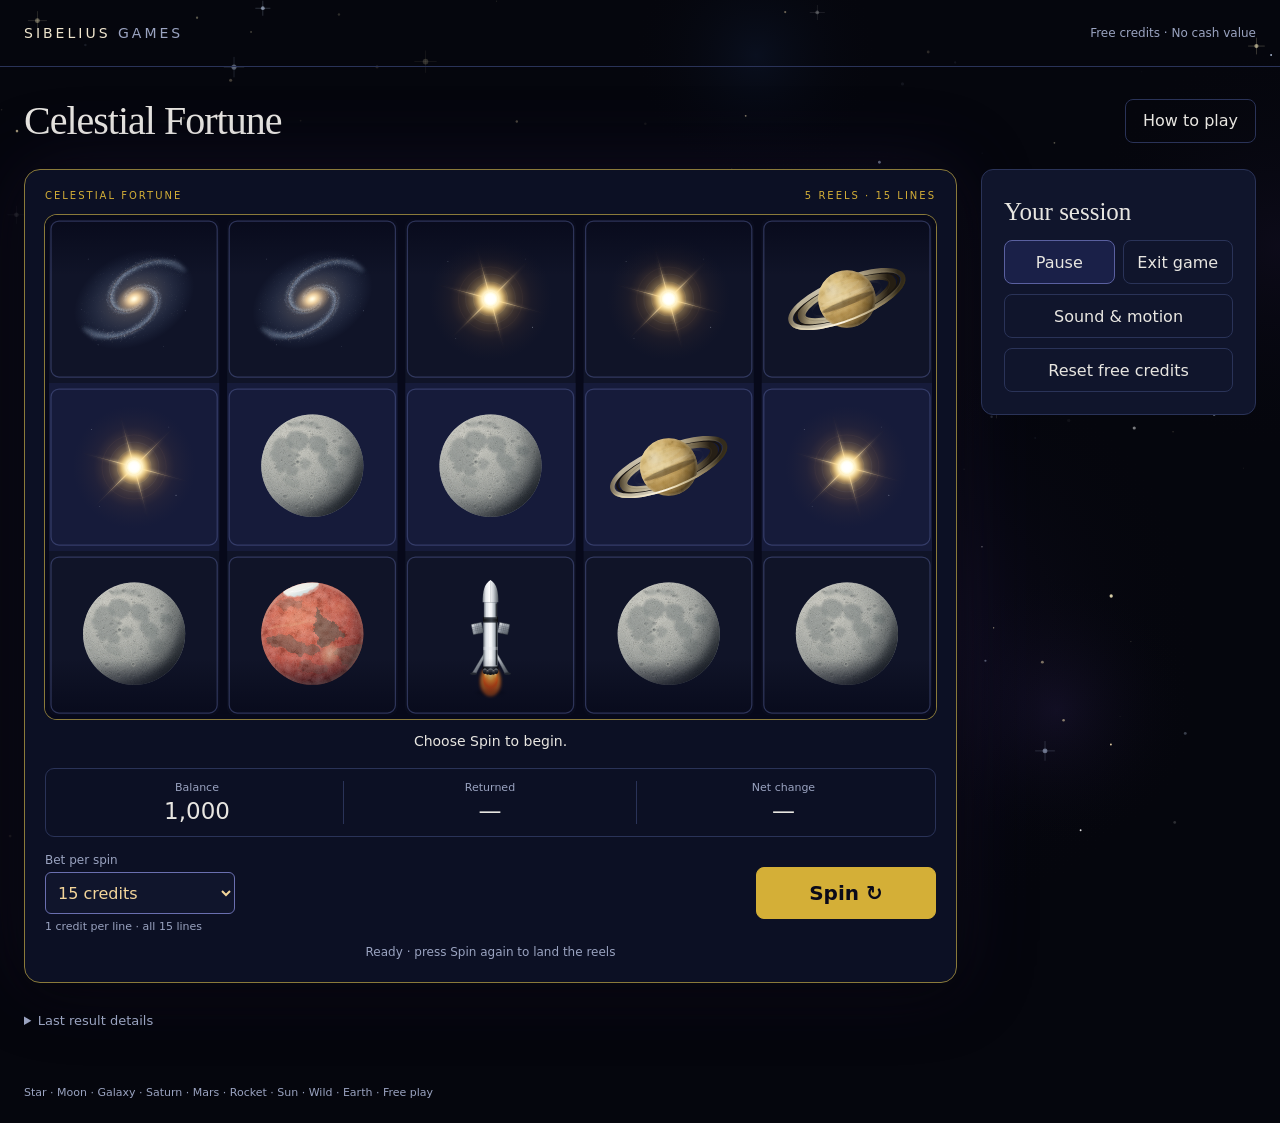
==== celestial-fortune/index.html @ 8a820e4b "Add celestial win and jackpot celebrations" ====
<!doctype html>
<html lang="en"><head><meta charset="UTF-8"><meta name="viewport" content="width=device-width,initial-scale=1"><title>Celestial Fortune — Sibelius Games</title>  <script type="module" crossorigin src="./assets/main-CkvfZxil.js"></script>
  <link rel="stylesheet" crossorigin href="./assets/main-DRQWn_DG.css">
</head>
<body><div id="app"></div><noscript>This game needs JavaScript. Credits are free and have no cash value.</noscript></body></html>
---- celestial-fortune/assets/main-DRQWn_DG.css ----
:root{color:#e8e6e1;font-synthesis:none;--lightningcss-light: ;--lightningcss-dark:initial;color-scheme:dark;--muted:#9aa3c0;--edge:#2a3358;--gold:#d4af37;background:#05060d;font-family:system-ui,-apple-system,sans-serif}*{box-sizing:border-box}body{background:#05060d;min-height:100vh;margin:0;overflow-x:hidden}#starfield{pointer-events:none;z-index:0;width:100%;height:100%;display:block;position:fixed;inset:0}body>*{z-index:1;position:relative}button,select{font:inherit}button{cursor:pointer;color:#e8e6e1;background:#1a2048;border:1px solid #5a60a0;border-radius:8px;min-height:44px;padding:11px 17px}button:hover{background:#2a3260}button:disabled,button[aria-disabled=true]{opacity:.55;cursor:default}button:focus-visible,select:focus-visible,summary:focus-visible,input:focus-visible{outline-offset:4px;outline:3px solid #e6c879}button.quiet{border-color:var(--edge);background:0 0}[hidden]{display:none!important}header,main,footer{max-width:1320px;margin:auto}header{border-bottom:1px solid var(--edge);justify-content:space-between;align-items:center;gap:12px;padding:25px 24px;display:flex}.brand{letter-spacing:3px;color:#f0e6ce;font-size:14px}.brand span{color:var(--muted)}.credit-label{color:var(--muted);font-size:12px}main{padding:30px 24px}.heading{justify-content:space-between;align-items:center;gap:16px;margin-bottom:25px;display:flex}h1{letter-spacing:-1px;margin:0;font-family:Georgia,serif;font-size:40px;font-weight:400}h2{margin:6px 0 14px;font-family:Georgia,serif;font-size:25px;font-weight:400}.layout{grid-template-columns:minmax(0,1fr) 275px;align-items:start;gap:24px;display:grid}.machine{background:#0c1024;border:1px solid #8a7a3a;border-radius:16px;padding:20px;box-shadow:0 14px 50px #0008,0 0 80px #3a2a6a44}.machine.free-spins{box-shadow:0 14px 50px #0008,0 0 90px #d4af3766,inset 0 0 40px #d4af3714}.bonus{text-align:center;color:#ffe9a8;letter-spacing:.12em;text-transform:uppercase;margin:10px 0 0;font-size:12px}.machine-top{letter-spacing:2px;color:var(--gold);justify-content:space-between;padding-bottom:14px;font-size:10px;display:flex}.reels-well{border-radius:12px;overflow:hidden;box-shadow:inset 0 24px 50px #0008,0 0 0 1px #8a7a3a}.reels-well canvas{width:100%;height:min(56vh,680px);display:block}.reels-well{position:relative}#win-celebration{pointer-events:none;isolation:isolate;justify-content:center;align-items:center;display:flex;position:absolute;inset:0}.win-card{text-align:center;color:#fff0be;background:linear-gradient(145deg,#241b36f5,#0a1024f5);border:1px solid #e3bf6b99;border-radius:14px;flex-direction:column;align-items:center;gap:6px;max-width:94%;padding:18px 22px;display:flex;position:relative;box-shadow:0 0 45px #e4ac3644}.win-title{letter-spacing:.06em;text-shadow:0 0 18px #ffbc5988;font:600 clamp(18px,3vw,32px) Georgia,serif}.win-amount{font-variant-numeric:tabular-nums;font-size:clamp(16px,2.3vw,25px)}.win-net{color:#d8d4d0;font-size:11px}.win-card button{pointer-events:auto;min-height:32px;margin-top:3px;padding:5px 10px;font-size:11px}#win-celebration[data-tier=win]{align-items:flex-end;padding-bottom:8px}.win-card:has(.win-title:empty){display:none}#win-celebration[data-tier=win] .win-card{gap:3px;padding:8px 16px}#win-celebration[data-tier=win] .win-title{font-size:17px}#win-celebration[data-tier=bonus] .win-card{color:#ceefff;background:linear-gradient(145deg,#113755f5,#11152bf5);border-color:#7bd5ff;box-shadow:0 0 65px #38aeff66}#win-celebration[data-tier=jackpot]{background:radial-gradient(#f8bc482d,#0000 70%)}#win-celebration[data-motion=standard] .win-card{animation:.5s ease-out both win-arrive}.win-particles{pointer-events:none;z-index:-1;position:absolute;inset:0;overflow:hidden}.win-particles i{width:4px;height:4px;animation:win-star 2.6s ease-out var(--delay) both;background:#ffe8a1;border-radius:50%;position:absolute;top:50%;left:50%;box-shadow:0 0 8px #ffd46a}#win-celebration[data-tier=bonus] .win-particles i{background:#b3e9ff;box-shadow:0 0 10px #60bfff}@keyframes win-arrive{0%{opacity:0;transform:translateY(8px)scale(.94)}to{opacity:1;transform:none}}@keyframes win-star{0%{opacity:0;transform:translate(0)scale(.5)}15%{opacity:.9}to{opacity:0;transform:translate(var(--dx),var(--dy)) scale(.2)}}#result{text-align:center;min-height:21px;margin:14px 0;font-size:14px}#result[data-kind=positive]{color:#ffe9a8}.meters{border:1px solid var(--edge);border-radius:9px;grid-template-columns:repeat(3,1fr);padding:12px 5px;display:grid}.meters div{text-align:center;border-right:1px solid var(--edge)}.meters div:last-child{border:0}.meters span{color:var(--muted);margin-bottom:4px;font-size:11px;display:block}.meters strong{font-variant-numeric:tabular-nums;font-size:23px;font-weight:500}.spin-row{justify-content:space-between;align-items:center;gap:12px;margin-top:16px;display:flex}.spin-row strong{font-size:16px}.spin-row div span{color:var(--muted);margin-top:3px;font-size:11px;display:block}#spin{color:#0a0a19;background:#d4af37;border-color:#d4af37;min-width:180px;min-height:52px;font-size:20px;font-weight:650}.subtle{color:var(--muted);font-size:12px;line-height:1.6}#phase{text-align:center;margin:10px 0 0}.panel{border:1px solid var(--edge);background:#10152c;border-radius:12px;padding:22px}.panel+.panel{margin-top:16px}.actions{gap:8px;display:flex}.actions button{flex:1;padding:9px}.wide{width:100%;margin-top:10px}details{color:var(--muted);margin-top:20px;font-size:13px}summary{cursor:pointer;padding:10px 0}table{border-collapse:collapse;width:100%;margin:16px 0;font-size:13px}th,td{border-bottom:1px solid var(--edge);text-align:left;padding:9px 5px}caption{text-align:left;padding-bottom:8px}#notice,#error{border:1px solid var(--gold);border-radius:8px;padding:14px;font-size:14px}footer{color:var(--muted);padding:18px 24px 24px;font-size:11px}dialog{color:#e8e6e1;background:#12183a;border:1px solid #6a6fb0;border-radius:14px;width:calc(100% - 32px);max-width:520px;max-height:85vh;padding:26px;overflow:auto}dialog::backdrop{background:#000a}dialog p{color:#c5c8dc;font-size:14px;line-height:1.65}dialog label{margin:18px 0;display:block}dialog select{color:#fff;border:1px solid var(--edge);background:#0a0e24;border-radius:6px;width:100%;padding:12px}dialog button{margin-top:14px}input{accent-color:#d4af37;vertical-align:middle;width:18px;height:18px}.bet-control{flex:1;min-width:0}.bet-control label{color:var(--muted);margin-bottom:5px;font-size:12px;display:block}#bet{color:#f3d59a;width:100%;max-width:190px;min-height:42px;font:inherit;background:#10152c;border:1px solid #6a6fb0;border-radius:6px;padding:8px;display:block}#bet:focus-visible{outline-offset:3px;outline:2px solid #f3d59a}#bet:disabled{opacity:.65}#bet-hint{white-space:normal;margin-top:6px;display:block}#win-explanations{padding-left:22px}#win-explanations li{overflow-wrap:anywhere;margin:12px 0;font-size:14px;line-height:1.65}@media (width<=760px){header{padding:12px 16px}.brand{letter-spacing:1.5px;font-size:11px}.credit-label{font-size:10px}main{padding:14px 16px}.heading{gap:8px;margin-bottom:12px}h1{font-size:26px}.heading button{padding:7px;font-size:11px}.layout{grid-template-columns:1fr;gap:12px}.machine{padding:12px}.machine-top{letter-spacing:1px;padding-bottom:8px;font-size:8px}.reels-well canvas{height:220px}.meters{padding:6px 3px}.meters strong{font-size:21px}#result{margin:8px 0;font-size:12px}#spin{min-width:145px;min-height:48px}.spin-row{margin-top:10px}.panel{padding:12px}.panel h2{margin:0 0 6px;font-size:20px}.actions{gap:8px;display:flex}.wide{width:calc(50% - 4px);margin:8px 0 0;padding:8px;font-size:12px}.wide+.wide{margin-left:8px}footer{padding:12px 16px}dialog{padding:20px}th,td{padding:8px 3px}}
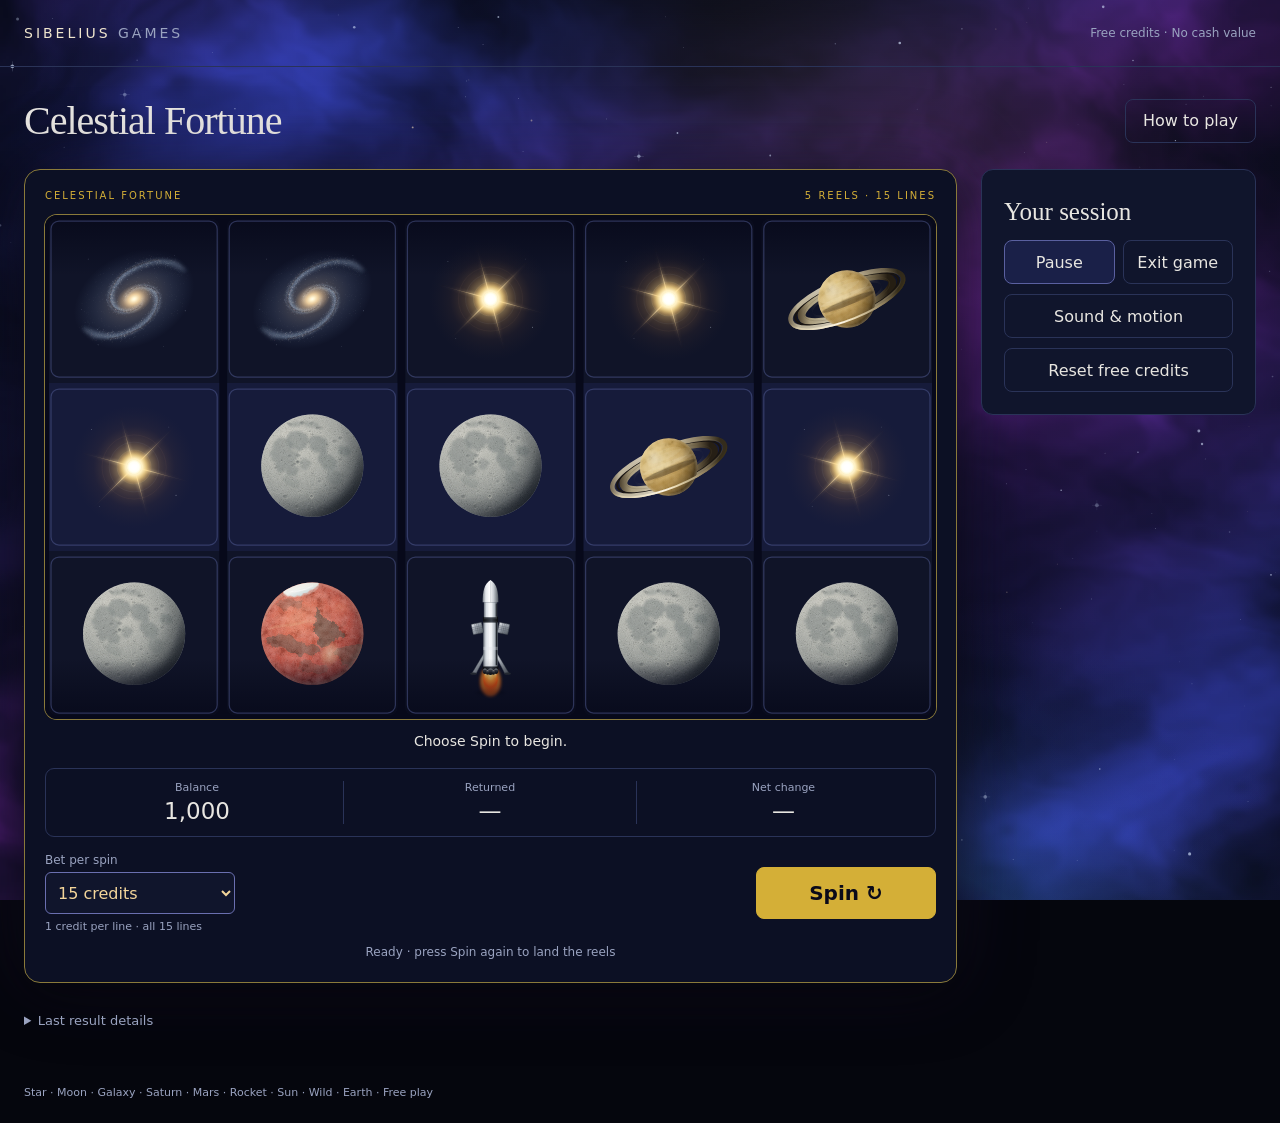
==== commit 67a40521: "Add cinematic nebula background" ====
--- a/celestial-fortune/index.html
+++ b/celestial-fortune/index.html
@@ -1,5 +1,5 @@
 <!doctype html>
-<html lang="en"><head><meta charset="UTF-8"><meta name="viewport" content="width=device-width,initial-scale=1"><title>Celestial Fortune — Sibelius Games</title>  <script type="module" crossorigin src="./assets/main-CkvfZxil.js"></script>
+<html lang="en"><head><meta charset="UTF-8"><meta name="viewport" content="width=device-width,initial-scale=1"><title>Celestial Fortune — Sibelius Games</title>  <script type="module" crossorigin src="./assets/main-CcL1nBl4.js"></script>
   <link rel="stylesheet" crossorigin href="./assets/main-DRQWn_DG.css">
 </head>
 <body><div id="app"></div><noscript>This game needs JavaScript. Credits are free and have no cash value.</noscript></body></html>
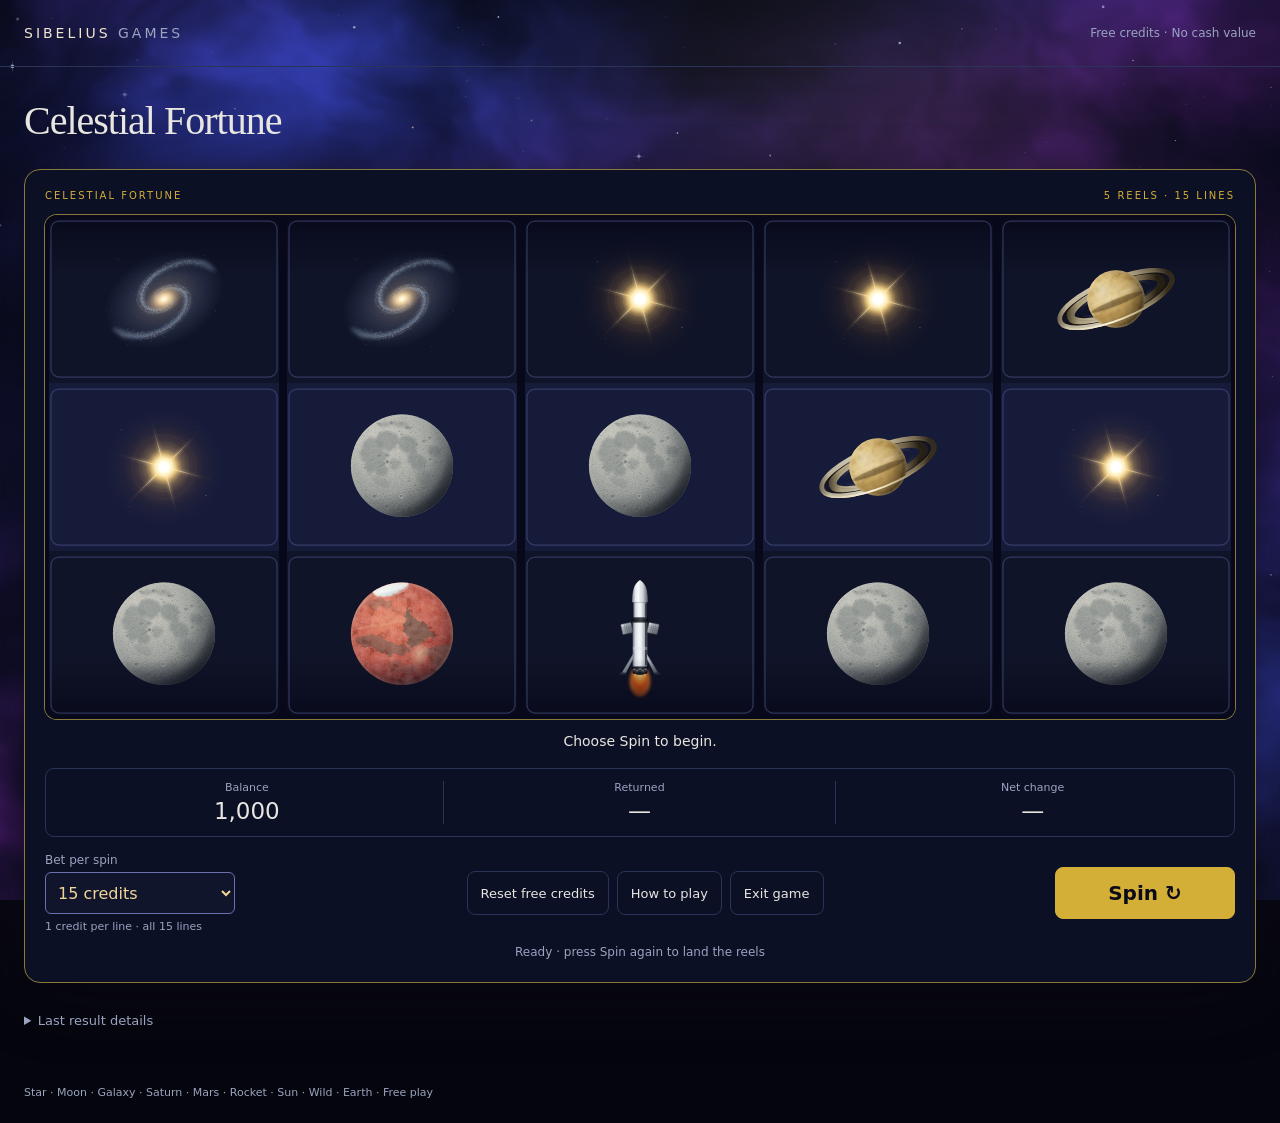
==== commit d1fd8965: "Move game controls beneath the reels" ====
--- a/celestial-fortune/index.html
+++ b/celestial-fortune/index.html
@@ -1,5 +1,5 @@
 <!doctype html>
-<html lang="en"><head><meta charset="UTF-8"><meta name="viewport" content="width=device-width,initial-scale=1"><title>Celestial Fortune — Sibelius Games</title>  <script type="module" crossorigin src="./assets/main-CcL1nBl4.js"></script>
-  <link rel="stylesheet" crossorigin href="./assets/main-DRQWn_DG.css">
+<html lang="en"><head><meta charset="UTF-8"><meta name="viewport" content="width=device-width,initial-scale=1"><title>Celestial Fortune — Sibelius Games</title>  <script type="module" crossorigin src="./assets/main-C4tHQV2A.js"></script>
+  <link rel="stylesheet" crossorigin href="./assets/main-Ril9a_5C.css">
 </head>
 <body><div id="app"></div><noscript>This game needs JavaScript. Credits are free and have no cash value.</noscript></body></html>
--- a/celestial-fortune/assets/main-Ril9a_5C.css
+++ b/celestial-fortune/assets/main-Ril9a_5C.css
@@ -0,0 +1 @@
+:root{color:#e8e6e1;font-synthesis:none;--lightningcss-light: ;--lightningcss-dark:initial;color-scheme:dark;--muted:#9aa3c0;--edge:#2a3358;--gold:#d4af37;background:#05060d;font-family:system-ui,-apple-system,sans-serif}*{box-sizing:border-box}body{background:#05060d;min-height:100vh;margin:0;overflow-x:hidden}#starfield{pointer-events:none;z-index:0;width:100%;height:100%;display:block;position:fixed;inset:0}body>*{z-index:1;position:relative}button,select{font:inherit}button{cursor:pointer;color:#e8e6e1;background:#1a2048;border:1px solid #5a60a0;border-radius:8px;min-height:44px;padding:11px 17px}button:hover{background:#2a3260}button:disabled,button[aria-disabled=true]{opacity:.55;cursor:default}button:focus-visible,select:focus-visible,summary:focus-visible,input:focus-visible{outline-offset:4px;outline:3px solid #e6c879}button.quiet{border-color:var(--edge);background:0 0}[hidden]{display:none!important}header,main,footer{max-width:1320px;margin:auto}header{border-bottom:1px solid var(--edge);justify-content:space-between;align-items:center;gap:12px;padding:25px 24px;display:flex}.brand{letter-spacing:3px;color:#f0e6ce;font-size:14px}.brand span{color:var(--muted)}.credit-label{color:var(--muted);font-size:12px}main{padding:30px 24px}.heading{justify-content:space-between;align-items:center;gap:16px;margin-bottom:25px;display:flex}h1{letter-spacing:-1px;margin:0;font-family:Georgia,serif;font-size:40px;font-weight:400}h2{margin:6px 0 14px;font-family:Georgia,serif;font-size:25px;font-weight:400}.layout{grid-template-columns:minmax(0,1fr) 275px;align-items:start;gap:24px;display:grid}.machine{background:#0c1024;border:1px solid #8a7a3a;border-radius:16px;padding:20px;box-shadow:0 14px 50px #0008,0 0 80px #3a2a6a44}.machine.free-spins{box-shadow:0 14px 50px #0008,0 0 90px #d4af3766,inset 0 0 40px #d4af3714}.bonus{text-align:center;color:#ffe9a8;letter-spacing:.12em;text-transform:uppercase;margin:10px 0 0;font-size:12px}.machine-top{letter-spacing:2px;color:var(--gold);justify-content:space-between;padding-bottom:14px;font-size:10px;display:flex}.reels-well{border-radius:12px;overflow:hidden;box-shadow:inset 0 24px 50px #0008,0 0 0 1px #8a7a3a}.reels-well canvas{width:100%;height:min(56vh,680px);display:block}.reels-well{position:relative}#win-celebration{pointer-events:none;isolation:isolate;justify-content:center;align-items:center;display:flex;position:absolute;inset:0}.win-card{text-align:center;color:#fff0be;background:linear-gradient(145deg,#241b36f5,#0a1024f5);border:1px solid #e3bf6b99;border-radius:14px;flex-direction:column;align-items:center;gap:6px;max-width:94%;padding:18px 22px;display:flex;position:relative;box-shadow:0 0 45px #e4ac3644}.win-title{letter-spacing:.06em;text-shadow:0 0 18px #ffbc5988;font:600 clamp(18px,3vw,32px) Georgia,serif}.win-amount{font-variant-numeric:tabular-nums;font-size:clamp(16px,2.3vw,25px)}.win-net{color:#d8d4d0;font-size:11px}.win-card button{pointer-events:auto;min-height:32px;margin-top:3px;padding:5px 10px;font-size:11px}#win-celebration[data-tier=win]{align-items:flex-end;padding-bottom:8px}.win-card:has(.win-title:empty){display:none}#win-celebration[data-tier=win] .win-card{gap:3px;padding:8px 16px}#win-celebration[data-tier=win] .win-title{font-size:17px}#win-celebration[data-tier=bonus] .win-card{color:#ceefff;background:linear-gradient(145deg,#113755f5,#11152bf5);border-color:#7bd5ff;box-shadow:0 0 65px #38aeff66}#win-celebration[data-tier=jackpot]{background:radial-gradient(#f8bc482d,#0000 70%)}#win-celebration[data-motion=standard] .win-card{animation:.5s ease-out both win-arrive}.win-particles{pointer-events:none;z-index:-1;position:absolute;inset:0;overflow:hidden}.win-particles i{width:4px;height:4px;animation:win-star 2.6s ease-out var(--delay) both;background:#ffe8a1;border-radius:50%;position:absolute;top:50%;left:50%;box-shadow:0 0 8px #ffd46a}#win-celebration[data-tier=bonus] .win-particles i{background:#b3e9ff;box-shadow:0 0 10px #60bfff}@keyframes win-arrive{0%{opacity:0;transform:translateY(8px)scale(.94)}to{opacity:1;transform:none}}@keyframes win-star{0%{opacity:0;transform:translate(0)scale(.5)}15%{opacity:.9}to{opacity:0;transform:translate(var(--dx),var(--dy)) scale(.2)}}#result{text-align:center;min-height:21px;margin:14px 0;font-size:14px}#result[data-kind=positive]{color:#ffe9a8}.meters{border:1px solid var(--edge);border-radius:9px;grid-template-columns:repeat(3,1fr);padding:12px 5px;display:grid}.meters div{text-align:center;border-right:1px solid var(--edge)}.meters div:last-child{border:0}.meters span{color:var(--muted);margin-bottom:4px;font-size:11px;display:block}.meters strong{font-variant-numeric:tabular-nums;font-size:23px;font-weight:500}.spin-row{justify-content:space-between;align-items:center;gap:12px;margin-top:16px;display:flex}.spin-row strong{font-size:16px}.spin-row div span{color:var(--muted);margin-top:3px;font-size:11px;display:block}#spin{color:#0a0a19;background:#d4af37;border-color:#d4af37;min-width:180px;min-height:52px;font-size:20px;font-weight:650}.subtle{color:var(--muted);font-size:12px;line-height:1.6}#phase{text-align:center;margin:10px 0 0}.panel{border:1px solid var(--edge);background:#10152c;border-radius:12px;padding:22px}.panel+.panel{margin-top:16px}.actions{gap:8px;display:flex}.actions button{flex:1;padding:9px}.wide{width:100%;margin-top:10px}details{color:var(--muted);margin-top:20px;font-size:13px}summary{cursor:pointer;padding:10px 0}table{border-collapse:collapse;width:100%;margin:16px 0;font-size:13px}th,td{border-bottom:1px solid var(--edge);text-align:left;padding:9px 5px}caption{text-align:left;padding-bottom:8px}#notice,#error{border:1px solid var(--gold);border-radius:8px;padding:14px;font-size:14px}footer{color:var(--muted);padding:18px 24px 24px;font-size:11px}dialog{color:#e8e6e1;background:#12183a;border:1px solid #6a6fb0;border-radius:14px;width:calc(100% - 32px);max-width:520px;max-height:85vh;padding:26px;overflow:auto}dialog::backdrop{background:#000a}dialog p{color:#c5c8dc;font-size:14px;line-height:1.65}dialog label{margin:18px 0;display:block}dialog select{color:#fff;border:1px solid var(--edge);background:#0a0e24;border-radius:6px;width:100%;padding:12px}dialog button{margin-top:14px}input{accent-color:#d4af37;vertical-align:middle;width:18px;height:18px}.bet-control{flex:1;min-width:0}.bet-control label{color:var(--muted);margin-bottom:5px;font-size:12px;display:block}#bet{color:#f3d59a;width:100%;max-width:190px;min-height:42px;font:inherit;background:#10152c;border:1px solid #6a6fb0;border-radius:6px;padding:8px;display:block}#bet:focus-visible{outline-offset:3px;outline:2px solid #f3d59a}#bet:disabled{opacity:.65}#bet-hint{white-space:normal;margin-top:6px;display:block}#win-explanations{padding-left:22px}#win-explanations li{overflow-wrap:anywhere;margin:12px 0;font-size:14px;line-height:1.65}@media (width<=760px){header{padding:12px 16px}.brand{letter-spacing:1.5px;font-size:11px}.credit-label{font-size:10px}main{padding:14px 16px}.heading{gap:8px;margin-bottom:12px}h1{font-size:26px}.heading button{padding:7px;font-size:11px}.layout{grid-template-columns:1fr;gap:12px}.machine{padding:12px}.machine-top{letter-spacing:1px;padding-bottom:8px;font-size:8px}.reels-well canvas{height:220px}.meters{padding:6px 3px}.meters strong{font-size:21px}#result{margin:8px 0;font-size:12px}#spin{min-width:145px;min-height:48px}.spin-row{margin-top:10px}.panel{padding:12px}.panel h2{margin:0 0 6px;font-size:20px}.actions{gap:8px;display:flex}.wide{width:calc(50% - 4px);margin:8px 0 0;padding:8px;font-size:12px}.wide+.wide{margin-left:8px}footer{padding:12px 16px}dialog{padding:20px}th,td{padding:8px 3px}}.layout{display:block}.spin-row{grid-template-columns:minmax(140px,190px) minmax(0,1fr) 180px;gap:20px;display:grid}.machine-controls{min-width:0}.primary-controls,.secondary-controls{flex-wrap:wrap;justify-content:center;gap:8px;display:flex}.primary-controls button{padding:9px 13px;font-size:13px}.secondary-controls{margin-top:6px}.secondary-controls button{min-height:32px;color:var(--muted);padding:4px 10px;font-size:11px}@media (width<=760px){.spin-row{grid-template-columns:minmax(0,1fr) 145px;gap:12px}.machine-controls{grid-area:2/1/auto/-1}.spin-row>#spin{grid-area:1/2}.primary-controls button{flex:1;padding:8px 6px;font-size:11px}.secondary-controls{margin-top:8px}}
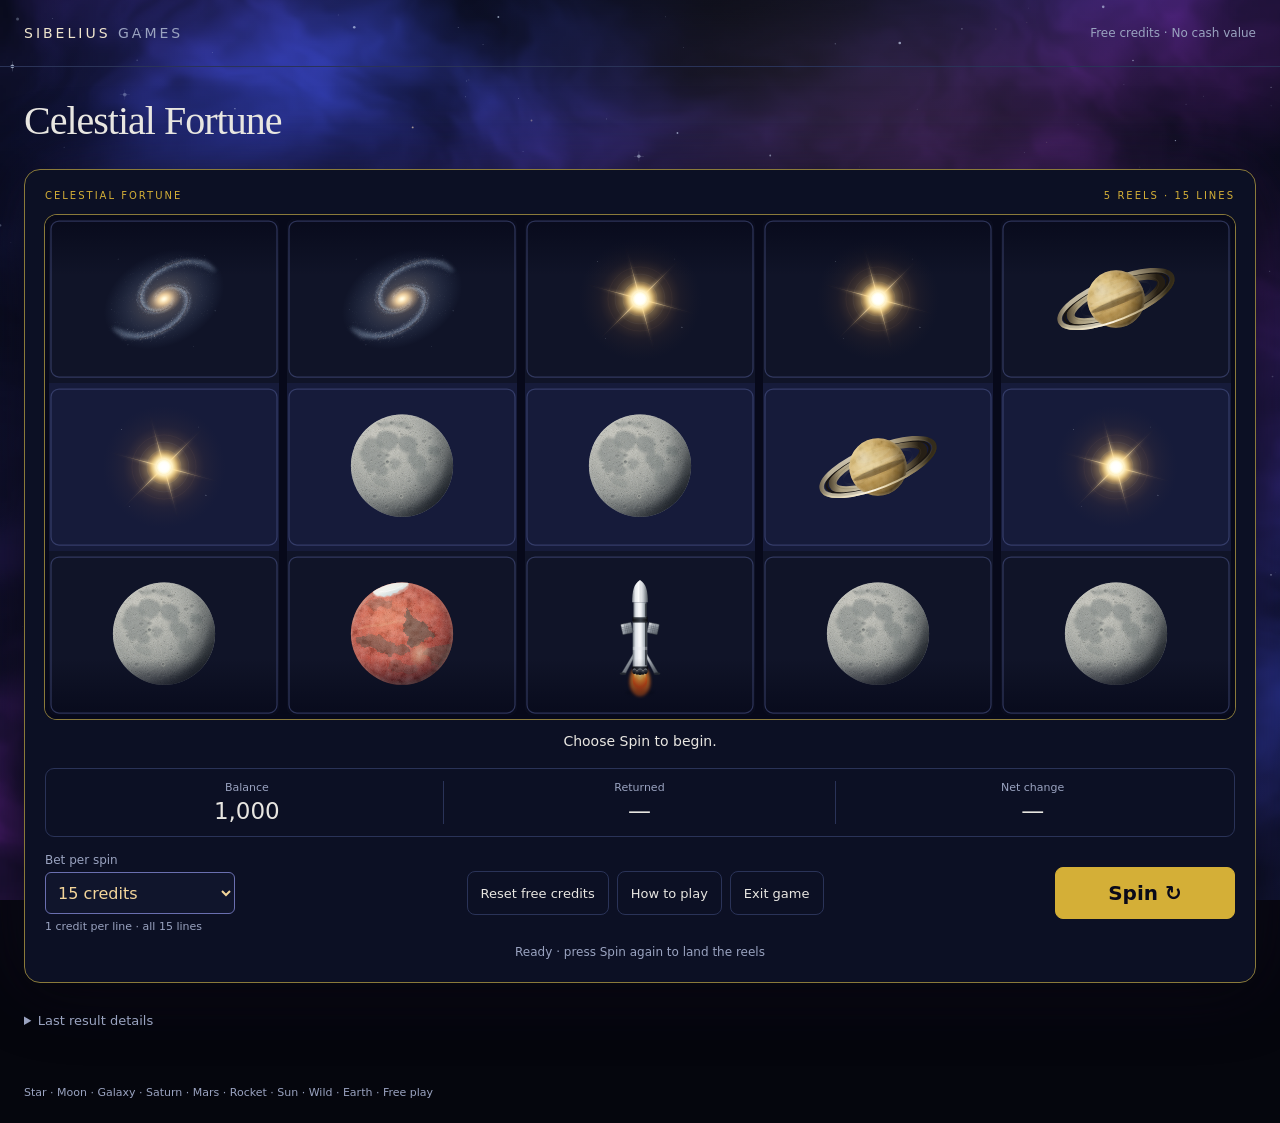
==== commit 2c769c61: "Make Exit game return to the homepage" ====
--- a/celestial-fortune/index.html
+++ b/celestial-fortune/index.html
@@ -1,5 +1,5 @@
 <!doctype html>
-<html lang="en"><head><meta charset="UTF-8"><meta name="viewport" content="width=device-width,initial-scale=1"><title>Celestial Fortune — Sibelius Games</title>  <script type="module" crossorigin src="./assets/main-C4tHQV2A.js"></script>
+<html lang="en"><head><meta charset="UTF-8"><meta name="viewport" content="width=device-width,initial-scale=1"><title>Celestial Fortune — Sibelius Games</title>  <script type="module" crossorigin src="./assets/main-DaxIknf9.js"></script>
   <link rel="stylesheet" crossorigin href="./assets/main-Ril9a_5C.css">
 </head>
 <body><div id="app"></div><noscript>This game needs JavaScript. Credits are free and have no cash value.</noscript></body></html>
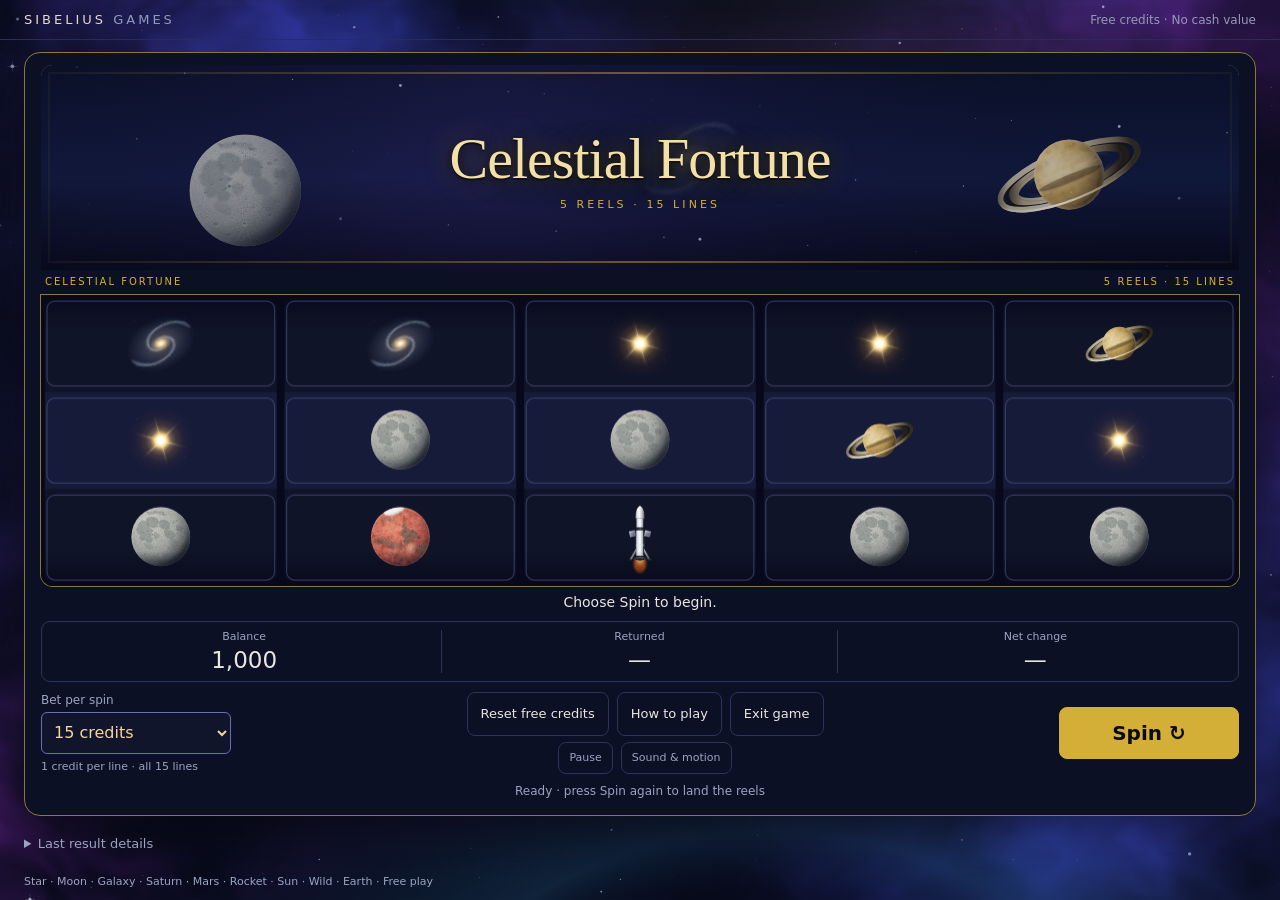
==== commit 4afb3810: "Celestial Fortune: cabinet show on desktop, no phone layout." ====
--- a/celestial-fortune/index.html
+++ b/celestial-fortune/index.html
@@ -1,5 +1,5 @@
 <!doctype html>
-<html lang="en"><head><meta charset="UTF-8"><meta name="viewport" content="width=device-width,initial-scale=1"><title>Celestial Fortune — Sibelius Games</title>  <script type="module" crossorigin src="./assets/main-DaxIknf9.js"></script>
-  <link rel="stylesheet" crossorigin href="./assets/main-Ril9a_5C.css">
+<html lang="en"><head><meta charset="UTF-8"><meta name="viewport" content="width=device-width,initial-scale=1"><title>Celestial Fortune — Sibelius Games</title>  <script type="module" crossorigin src="./assets/main-Co0FvVB6.js"></script>
+  <link rel="stylesheet" crossorigin href="./assets/main-CLg70PqR.css">
 </head>
 <body><div id="app"></div><noscript>This game needs JavaScript. Credits are free and have no cash value.</noscript></body></html>
--- a/celestial-fortune/assets/main-CLg70PqR.css
+++ b/celestial-fortune/assets/main-CLg70PqR.css
@@ -0,0 +1 @@
+:root{color:#e8e6e1;font-synthesis:none;--lightningcss-light: ;--lightningcss-dark:initial;color-scheme:dark;--muted:#9aa3c0;--edge:#2a3358;--gold:#d4af37;background:#05060d;font-family:system-ui,-apple-system,sans-serif}*{box-sizing:border-box}html,body{background:#05060d;height:100%;min-height:100%;margin:0}body{overflow-x:hidden}#app{flex-direction:column;min-height:100dvh;display:flex}#starfield{pointer-events:none;z-index:0;width:100%;height:100%;display:block;position:fixed;inset:0}body>*{z-index:1;position:relative}button,select{font:inherit}button{cursor:pointer;color:#e8e6e1;background:#1a2048;border:1px solid #5a60a0;border-radius:8px;min-height:44px;padding:11px 17px}button:hover{background:#2a3260}button:disabled,button[aria-disabled=true]{opacity:.55;cursor:default}button:focus-visible,select:focus-visible,summary:focus-visible,input:focus-visible{outline-offset:4px;outline:3px solid #e6c879}button.quiet{border-color:var(--edge);background:0 0}[hidden]{display:none!important}header,main,footer{width:100%;max-width:1760px;margin:auto}header{border-bottom:1px solid var(--edge);flex:none;justify-content:space-between;align-items:center;gap:12px;padding:12px 24px;display:flex}.brand{letter-spacing:3px;color:#f0e6ce;font-size:13px}.brand span{color:var(--muted)}.credit-label{color:var(--muted);font-size:12px}main{flex-direction:column;flex:auto;min-height:0;padding:12px 24px 8px;display:flex}.machine{background:#0c1024;border:1px solid #8a7a3a;border-radius:16px;flex-direction:column;flex:auto;min-height:0;padding:12px 16px 14px;display:flex;box-shadow:0 14px 50px #0008,0 0 80px #3a2a6a44}.machine.free-spins{box-shadow:0 14px 50px #0008,0 0 90px #d4af3766,inset 0 0 40px #d4af3714}.machine[data-show=big],.machine[data-show=jackpot]{box-shadow:0 14px 60px #0008,0 0 120px #d4af3755,inset 0 0 50px #d4af3718}.machine[data-show=bonus]{box-shadow:0 14px 60px #0008,0 0 120px #38aeff55,inset 0 0 50px #38aeff18}.glass{flex-direction:column;flex:auto;min-height:0;display:flex}.top-box{border-radius:12px 12px 0 0;flex:.44 150px;min-height:132px;max-height:420px;position:relative;overflow:hidden;box-shadow:inset 0 0 0 1px #8a7a3a}.top-box canvas{width:100%;height:100%;display:block}.topbox-ui{pointer-events:none;justify-content:center;align-items:center;padding:8px 16px;display:flex;position:absolute;inset:0}.heading{text-align:center;background:radial-gradient(#0a1024c4,#0a102400 72%);margin:0;padding:8px 28px}h1{letter-spacing:-1px;color:#f3e0a8;text-shadow:0 0 28px #d4af3766,0 2px 12px #000,0 2px #0008;margin:0;font-family:Georgia,serif;font-size:clamp(28px,4.6vw,58px);font-weight:400}.cabinet-meta{letter-spacing:.28em;text-transform:uppercase;color:#d4af37;margin:6px 0 0;font-size:11px}.top-box:has(#win-celebration:not([hidden])) .heading{visibility:hidden}.cabinet-rail{letter-spacing:2px;color:var(--gold);justify-content:space-between;padding:6px 4px 8px;font-size:10px;display:flex}.reels-well{border-radius:0 0 12px 12px;flex:.56 220px;min-height:220px;position:relative;overflow:hidden;box-shadow:inset 0 24px 50px #0008,0 0 0 1px #8a7a3a}.reels-well canvas{width:100%;height:100%;display:block}#win-celebration{pointer-events:none;isolation:isolate;justify-content:center;align-items:center;display:flex;position:absolute;inset:0}.win-card{text-align:center;color:#fff0be;text-shadow:0 0 18px #000,0 0 22px #d4af3766;background:radial-gradient(#0a1024e0,#0a102400 72%);border:none;border-radius:14px;flex-direction:column;align-items:center;gap:2px;max-width:96%;padding:6px 36px 8px;display:flex;position:relative}.win-title{letter-spacing:.06em;text-shadow:0 0 22px #ffbc5988;font:600 clamp(16px,2.6vw,34px) Georgia,serif}.win-amount{font-variant-numeric:tabular-nums;font-size:clamp(16px,2.4vw,32px)}.win-net{color:#d8d4d0;letter-spacing:.04em;font-size:11px}#win-celebration>button{pointer-events:auto;z-index:2;min-height:28px;margin:0;padding:3px 8px;font-size:10px;position:absolute;top:8px;right:8px}.win-card:has(.win-title:empty){display:none}#win-celebration[data-tier=bonus] .win-card{color:#ceefff;text-shadow:0 0 18px #000,0 0 22px #38aeff88}#win-celebration[data-tier=jackpot] .win-title{font-size:clamp(16px,2.8vw,36px)}#win-celebration[data-motion=standard] .win-card{animation:.55s ease-out both win-arrive}.win-particles{pointer-events:none;z-index:-1;position:absolute;inset:0;overflow:hidden}.win-particles i{width:5px;height:5px;animation:win-star 2.8s ease-out var(--delay) both;background:#ffe8a1;border-radius:50%;position:absolute;top:50%;left:50%;box-shadow:0 0 10px #ffd46a}#win-celebration[data-tier=bonus] .win-particles i{background:#b3e9ff;box-shadow:0 0 10px #60bfff}@keyframes win-arrive{0%{opacity:0;transform:translateY(10px)scale(.92)}to{opacity:1;transform:none}}@keyframes win-star{0%{opacity:0;transform:translate(0)scale(.5)}18%{opacity:.95}to{opacity:0;transform:translate(var(--dx),var(--dy)) scale(.2)}}.bonus{text-align:center;color:#ffe9a8;letter-spacing:.12em;text-transform:uppercase;margin:8px 0 0;font-size:12px}h2{margin:6px 0 14px;font-family:Georgia,serif;font-size:25px;font-weight:400}#result{text-align:center;min-height:21px;margin:8px 0 6px;font-size:14px}#result[data-kind=positive]{color:#ffe9a8}.meters{border:1px solid var(--edge);border-radius:9px;flex:none;grid-template-columns:repeat(3,1fr);padding:8px 5px;display:grid}.meters div{text-align:center;border-right:1px solid var(--edge)}.meters div:last-child{border:0}.meters span{color:var(--muted);margin-bottom:4px;font-size:11px;display:block}.meters strong{font-variant-numeric:tabular-nums;font-size:23px;font-weight:500}.spin-row{flex:none;grid-template-columns:minmax(140px,190px) minmax(0,1fr) 180px;align-items:center;gap:16px;margin-top:10px;display:grid}.spin-row strong{font-size:16px}.spin-row div span{color:var(--muted);margin-top:3px;font-size:11px;display:block}#spin{color:#0a0a19;background:#d4af37;border-color:#d4af37;min-width:180px;min-height:52px;font-size:20px;font-weight:650}.subtle{color:var(--muted);font-size:12px;line-height:1.6}#phase{text-align:center;margin:8px 0 0}.machine-controls{min-width:0}.primary-controls,.secondary-controls{flex-wrap:wrap;justify-content:center;gap:8px;display:flex}.primary-controls button{padding:9px 13px;font-size:13px}.secondary-controls{margin-top:6px}.secondary-controls button{min-height:32px;color:var(--muted);padding:4px 10px;font-size:11px}.panel{border:1px solid var(--edge);background:#10152c;border-radius:12px;padding:22px}.panel+.panel{margin-top:16px}.actions{gap:8px;display:flex}.actions button{flex:1;padding:9px}.wide{width:100%;margin-top:10px}details{color:var(--muted);flex:none;margin-top:12px;font-size:13px}summary{cursor:pointer;padding:8px 0}table{border-collapse:collapse;width:100%;margin:16px 0;font-size:13px}th,td{border-bottom:1px solid var(--edge);text-align:left;padding:9px 5px}caption{text-align:left;padding-bottom:8px}#notice,#error{border:1px solid var(--gold);border-radius:8px;padding:14px;font-size:14px}footer{color:var(--muted);flex:none;padding:8px 24px 12px;font-size:11px}#left{text-align:center;border:1px solid var(--edge);background:#0c1024cc;border-radius:16px;max-width:520px;margin:12vh auto;padding:32px}#left p{color:#c5c8dc;font-size:16px;line-height:1.6}dialog{color:#e8e6e1;background:#12183a;border:1px solid #6a6fb0;border-radius:14px;width:calc(100% - 32px);max-width:520px;max-height:85vh;padding:26px;overflow:auto}dialog::backdrop{background:#000a}dialog p{color:#c5c8dc;font-size:14px;line-height:1.65}dialog label{margin:18px 0;display:block}dialog select{color:#fff;border:1px solid var(--edge);background:#0a0e24;border-radius:6px;width:100%;padding:12px}dialog button{margin-top:14px}input{accent-color:#d4af37;vertical-align:middle;width:18px;height:18px}.bet-control{flex:1;min-width:0}.bet-control label{color:var(--muted);margin-bottom:5px;font-size:12px;display:block}#bet{color:#f3d59a;width:100%;max-width:190px;min-height:42px;font:inherit;background:#10152c;border:1px solid #6a6fb0;border-radius:6px;padding:8px;display:block}#bet:focus-visible{outline-offset:3px;outline:2px solid #f3d59a}#bet:disabled{opacity:.65}#bet-hint{white-space:normal;margin-top:6px;display:block}#win-explanations{padding-left:22px}#win-explanations li{overflow-wrap:anywhere;margin:12px 0;font-size:14px;line-height:1.65}#desk{text-align:center;background:#0c1024ee;border:1px solid #8a7a3a;border-radius:16px;max-width:36rem;margin:18vh auto;padding:36px 28px;display:none;box-shadow:0 14px 50px #0008}#desk h1{margin-bottom:16px;font-size:clamp(28px,6vw,44px)}#desk p{color:#c5c8dc;margin:0 0 12px;font-size:17px;line-height:1.65}#desk p:last-child{color:var(--muted);margin:0;font-size:14px}@media (width<=1023px){header,main,footer,#left{display:none!important}#desk{display:block}}
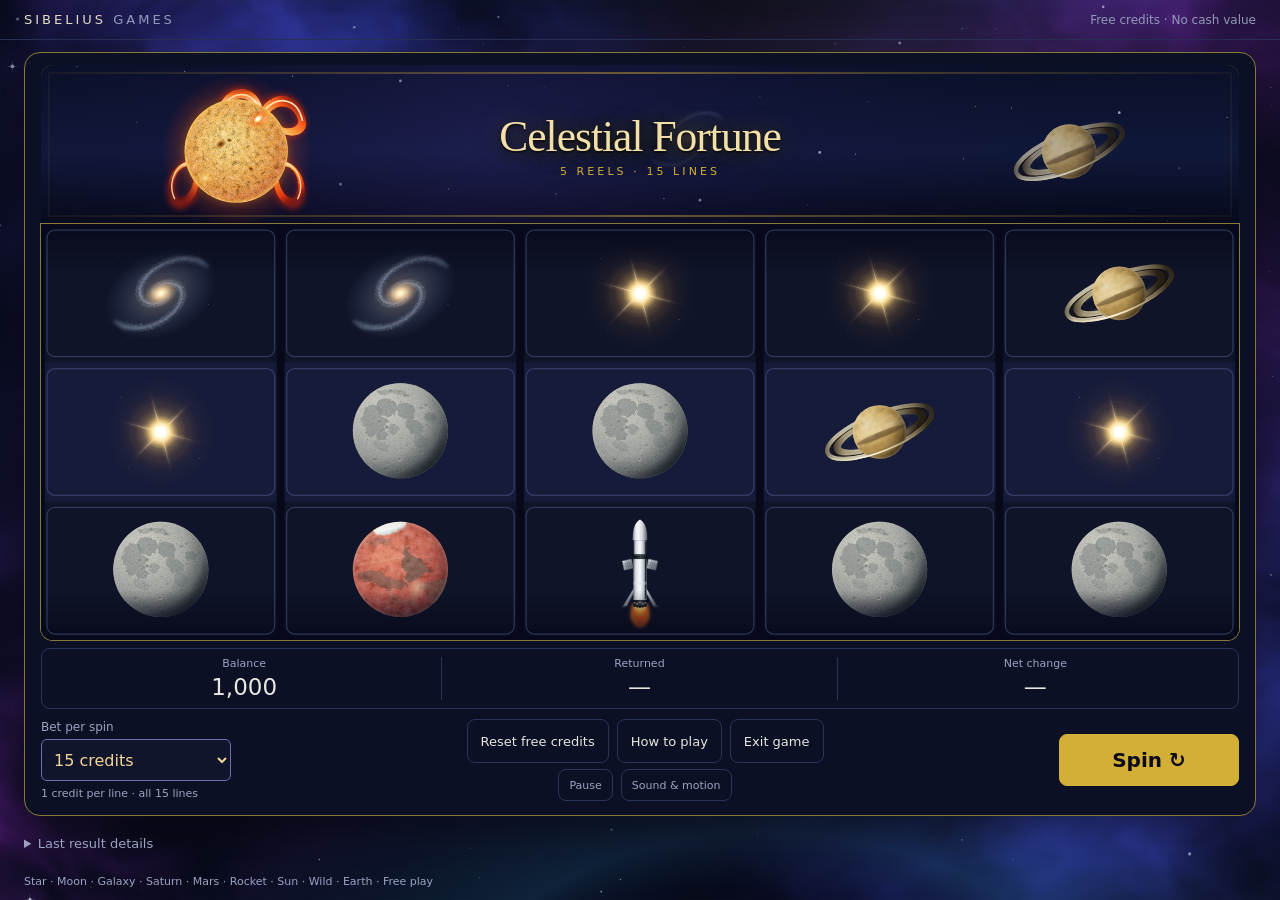
==== commit 67dd22e5: "Celestial Fortune: tighter cabinet, Sun and Saturn banner, larger reels" ====
--- a/celestial-fortune/index.html
+++ b/celestial-fortune/index.html
@@ -1,5 +1,5 @@
 <!doctype html>
-<html lang="en"><head><meta charset="UTF-8"><meta name="viewport" content="width=device-width,initial-scale=1"><title>Celestial Fortune — Sibelius Games</title>  <script type="module" crossorigin src="./assets/main-Co0FvVB6.js"></script>
-  <link rel="stylesheet" crossorigin href="./assets/main-CLg70PqR.css">
+<html lang="en"><head><meta charset="UTF-8"><meta name="viewport" content="width=device-width,initial-scale=1"><title>Celestial Fortune — Sibelius Games</title>  <script type="module" crossorigin src="./assets/main-CYwpIJnX.js"></script>
+  <link rel="stylesheet" crossorigin href="./assets/main-CrmxgBxJ.css">
 </head>
 <body><div id="app"></div><noscript>This game needs JavaScript. Credits are free and have no cash value.</noscript></body></html>
--- a/celestial-fortune/assets/main-CrmxgBxJ.css
+++ b/celestial-fortune/assets/main-CrmxgBxJ.css
@@ -0,0 +1 @@
+:root{color:#e8e6e1;font-synthesis:none;--lightningcss-light: ;--lightningcss-dark:initial;color-scheme:dark;--muted:#9aa3c0;--edge:#2a3358;--gold:#d4af37;background:#05060d;font-family:system-ui,-apple-system,sans-serif}*{box-sizing:border-box}html,body{background:#05060d;height:100%;min-height:100%;margin:0}body{overflow-x:hidden}#app{flex-direction:column;min-height:100dvh;display:flex}#starfield{pointer-events:none;z-index:0;width:100%;height:100%;display:block;position:fixed;inset:0}body>*{z-index:1;position:relative}button,select{font:inherit}button{cursor:pointer;color:#e8e6e1;background:#1a2048;border:1px solid #5a60a0;border-radius:8px;min-height:44px;padding:11px 17px}button:hover{background:#2a3260}button:disabled,button[aria-disabled=true]{opacity:.55;cursor:default}button:focus-visible,select:focus-visible,summary:focus-visible,input:focus-visible{outline-offset:4px;outline:3px solid #e6c879}button.quiet{border-color:var(--edge);background:0 0}[hidden]{display:none!important}header,main,footer{width:100%;max-width:1760px;margin:auto}header{border-bottom:1px solid var(--edge);flex:none;justify-content:space-between;align-items:center;gap:12px;padding:12px 24px;display:flex}.brand{letter-spacing:3px;color:#f0e6ce;font-size:13px}.brand span{color:var(--muted)}.credit-label{color:var(--muted);font-size:12px}main{flex-direction:column;flex:auto;min-height:0;padding:12px 24px 8px;display:flex}.machine{background:#0c1024;border:1px solid #8a7a3a;border-radius:16px;flex-direction:column;flex:auto;min-height:0;padding:12px 16px 14px;display:flex;box-shadow:0 14px 50px #0008,0 0 80px #3a2a6a44}.machine.free-spins{box-shadow:0 14px 50px #0008,0 0 90px #d4af3766,inset 0 0 40px #d4af3714}.machine[data-show=big],.machine[data-show=jackpot]{box-shadow:0 14px 60px #0008,0 0 120px #d4af3755,inset 0 0 50px #d4af3718}.machine[data-show=bonus]{box-shadow:0 14px 60px #0008,0 0 120px #38aeff55,inset 0 0 50px #38aeff18}.glass{flex-direction:column;flex:auto;min-height:0;display:flex}.top-box{border-radius:12px 12px 0 0;flex:.22 118px;min-height:118px;max-height:220px;position:relative;overflow:hidden;box-shadow:inset 0 0 0 1px #8a7a3a}.top-box canvas{width:100%;height:100%;display:block}.topbox-ui{pointer-events:none;justify-content:center;align-items:center;padding:4px 16px;display:flex;position:absolute;inset:0}.heading{text-align:center;background:radial-gradient(#0a1024c4,#0a102400 72%);margin:0;padding:2px 24px}h1{letter-spacing:-1px;color:#f3e0a8;text-shadow:0 0 28px #d4af3766,0 2px 12px #000,0 2px #0008;margin:0;font-family:Georgia,serif;font-size:clamp(24px,3.4vw,44px);font-weight:400}.cabinet-meta{letter-spacing:.28em;text-transform:uppercase;color:#d4af37;margin:4px 0 0;font-size:11px}.top-box:has(#win-celebration:not([hidden])) .heading{visibility:hidden}.reels-well{border-radius:0 0 12px 12px;flex:.78 270px;min-height:270px;position:relative;overflow:hidden;box-shadow:inset 0 24px 50px #0008,0 0 0 1px #8a7a3a}.reels-well canvas{width:100%;height:100%;display:block}#win-celebration{pointer-events:none;isolation:isolate;justify-content:center;align-items:center;display:flex;position:absolute;inset:0}.win-card{text-align:center;color:#fff0be;text-shadow:0 0 18px #000,0 0 22px #d4af3766;background:radial-gradient(#0a1024e0,#0a102400 72%);border:none;border-radius:14px;flex-direction:column;align-items:center;gap:2px;max-width:96%;padding:6px 36px 8px;display:flex;position:relative}.win-title{letter-spacing:.06em;text-shadow:0 0 22px #ffbc5988;font:600 clamp(16px,2.6vw,34px) Georgia,serif}.win-amount{font-variant-numeric:tabular-nums;font-size:clamp(16px,2.4vw,32px)}.win-net{color:#d8d4d0;letter-spacing:.04em;font-size:11px}#win-celebration>button{pointer-events:auto;z-index:2;min-height:28px;margin:0;padding:3px 8px;font-size:10px;position:absolute;top:8px;right:8px}.win-card:has(.win-title:empty){display:none}#win-celebration[data-tier=bonus] .win-card{color:#ceefff;text-shadow:0 0 18px #000,0 0 22px #38aeff88}#win-celebration[data-tier=jackpot] .win-title{font-size:clamp(16px,2.8vw,36px)}#win-celebration[data-motion=standard] .win-card{animation:.55s ease-out both win-arrive}.win-particles{pointer-events:none;z-index:-1;position:absolute;inset:0;overflow:hidden}.win-particles i{width:5px;height:5px;animation:win-star 2.8s ease-out var(--delay) both;background:#ffe8a1;border-radius:50%;position:absolute;top:50%;left:50%;box-shadow:0 0 10px #ffd46a}#win-celebration[data-tier=bonus] .win-particles i{background:#b3e9ff;box-shadow:0 0 10px #60bfff}@keyframes win-arrive{0%{opacity:0;transform:translateY(10px)scale(.92)}to{opacity:1;transform:none}}@keyframes win-star{0%{opacity:0;transform:translate(0)scale(.5)}18%{opacity:.95}to{opacity:0;transform:translate(var(--dx),var(--dy)) scale(.2)}}.bonus{text-align:center;color:#ffe9a8;letter-spacing:.12em;text-transform:uppercase;margin:8px 0 0;font-size:12px}h2{margin:6px 0 14px;font-family:Georgia,serif;font-size:25px;font-weight:400}.sr-only{clip:rect(0,0,0,0);white-space:nowrap;border:0;width:1px;height:1px;margin:-1px;padding:0;position:absolute;overflow:hidden}.meters{border:1px solid var(--edge);border-radius:9px;flex:none;grid-template-columns:repeat(3,1fr);margin-top:8px;padding:8px 5px;display:grid}.meters div{text-align:center;border-right:1px solid var(--edge)}.meters div:last-child{border:0}.meters span{color:var(--muted);margin-bottom:4px;font-size:11px;display:block}.meters strong{font-variant-numeric:tabular-nums;font-size:23px;font-weight:500}.spin-row{flex:none;grid-template-columns:minmax(140px,190px) minmax(0,1fr) 180px;align-items:center;gap:16px;margin-top:10px;display:grid}.spin-row strong{font-size:16px}.spin-row div span{color:var(--muted);margin-top:3px;font-size:11px;display:block}#spin{color:#0a0a19;background:#d4af37;border-color:#d4af37;min-width:180px;min-height:52px;font-size:20px;font-weight:650}.machine-controls{min-width:0}.primary-controls,.secondary-controls{flex-wrap:wrap;justify-content:center;gap:8px;display:flex}.primary-controls button{padding:9px 13px;font-size:13px}.secondary-controls{margin-top:6px}.secondary-controls button{min-height:32px;color:var(--muted);padding:4px 10px;font-size:11px}.panel{border:1px solid var(--edge);background:#10152c;border-radius:12px;padding:22px}.panel+.panel{margin-top:16px}.actions{gap:8px;display:flex}.actions button{flex:1;padding:9px}.wide{width:100%;margin-top:10px}details{color:var(--muted);flex:none;margin-top:12px;font-size:13px}summary{cursor:pointer;padding:8px 0}table{border-collapse:collapse;width:100%;margin:16px 0;font-size:13px}th,td{border-bottom:1px solid var(--edge);text-align:left;padding:9px 5px}caption{text-align:left;padding-bottom:8px}#notice,#error{border:1px solid var(--gold);border-radius:8px;padding:14px;font-size:14px}footer{color:var(--muted);flex:none;padding:8px 24px 12px;font-size:11px}#left{text-align:center;border:1px solid var(--edge);background:#0c1024cc;border-radius:16px;max-width:520px;margin:12vh auto;padding:32px}#left p{color:#c5c8dc;font-size:16px;line-height:1.6}dialog{color:#e8e6e1;background:#12183a;border:1px solid #6a6fb0;border-radius:14px;width:calc(100% - 32px);max-width:520px;max-height:85vh;padding:26px;overflow:auto}dialog::backdrop{background:#000a}dialog p{color:#c5c8dc;font-size:14px;line-height:1.65}dialog label{margin:18px 0;display:block}dialog select{color:#fff;border:1px solid var(--edge);background:#0a0e24;border-radius:6px;width:100%;padding:12px}dialog button{margin-top:14px}input{accent-color:#d4af37;vertical-align:middle;width:18px;height:18px}.bet-control{flex:1;min-width:0}.bet-control label{color:var(--muted);margin-bottom:5px;font-size:12px;display:block}#bet{color:#f3d59a;width:100%;max-width:190px;min-height:42px;font:inherit;background:#10152c;border:1px solid #6a6fb0;border-radius:6px;padding:8px;display:block}#bet:focus-visible{outline-offset:3px;outline:2px solid #f3d59a}#bet:disabled{opacity:.65}#bet-hint{white-space:normal;margin-top:6px;display:block}#win-explanations{padding-left:22px}#win-explanations li{overflow-wrap:anywhere;margin:12px 0;font-size:14px;line-height:1.65}#desk{text-align:center;background:#0c1024ee;border:1px solid #8a7a3a;border-radius:16px;max-width:36rem;margin:18vh auto;padding:36px 28px;display:none;box-shadow:0 14px 50px #0008}#desk h1{margin-bottom:16px;font-size:clamp(28px,6vw,44px)}#desk p{color:#c5c8dc;margin:0 0 12px;font-size:17px;line-height:1.65}#desk p:last-child{color:var(--muted);margin:0;font-size:14px}@media (width<=1023px){header,main,footer,#left{display:none!important}#desk{display:block}}
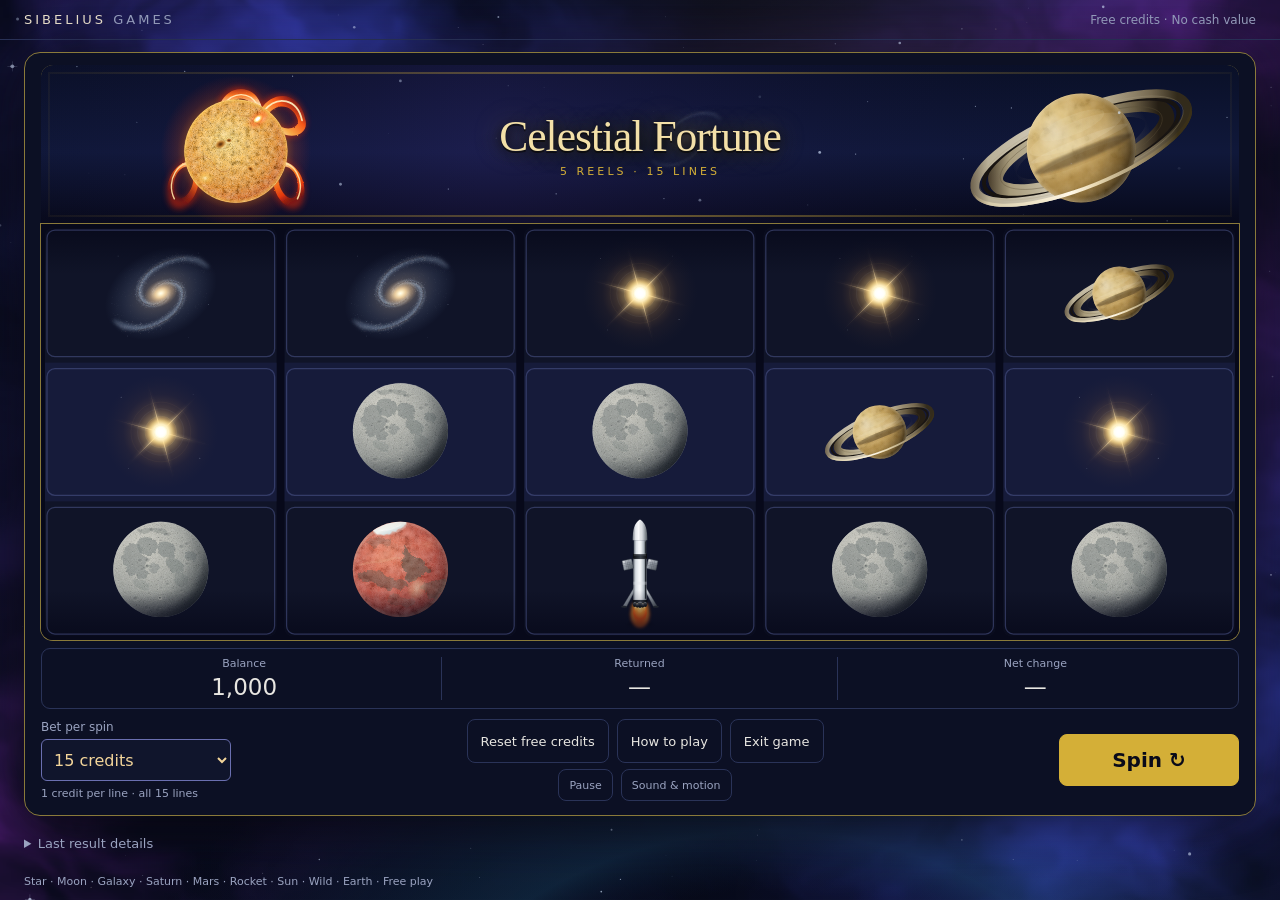
==== commit 82a5303b: "Celestial Fortune: keep jackpot symbols lit, larger banner Saturn" ====
--- a/celestial-fortune/index.html
+++ b/celestial-fortune/index.html
@@ -1,5 +1,5 @@
 <!doctype html>
-<html lang="en"><head><meta charset="UTF-8"><meta name="viewport" content="width=device-width,initial-scale=1"><title>Celestial Fortune — Sibelius Games</title>  <script type="module" crossorigin src="./assets/main-CYwpIJnX.js"></script>
+<html lang="en"><head><meta charset="UTF-8"><meta name="viewport" content="width=device-width,initial-scale=1"><title>Celestial Fortune — Sibelius Games</title>  <script type="module" crossorigin src="./assets/main-8nH2OnOe.js"></script>
   <link rel="stylesheet" crossorigin href="./assets/main-CrmxgBxJ.css">
 </head>
 <body><div id="app"></div><noscript>This game needs JavaScript. Credits are free and have no cash value.</noscript></body></html>
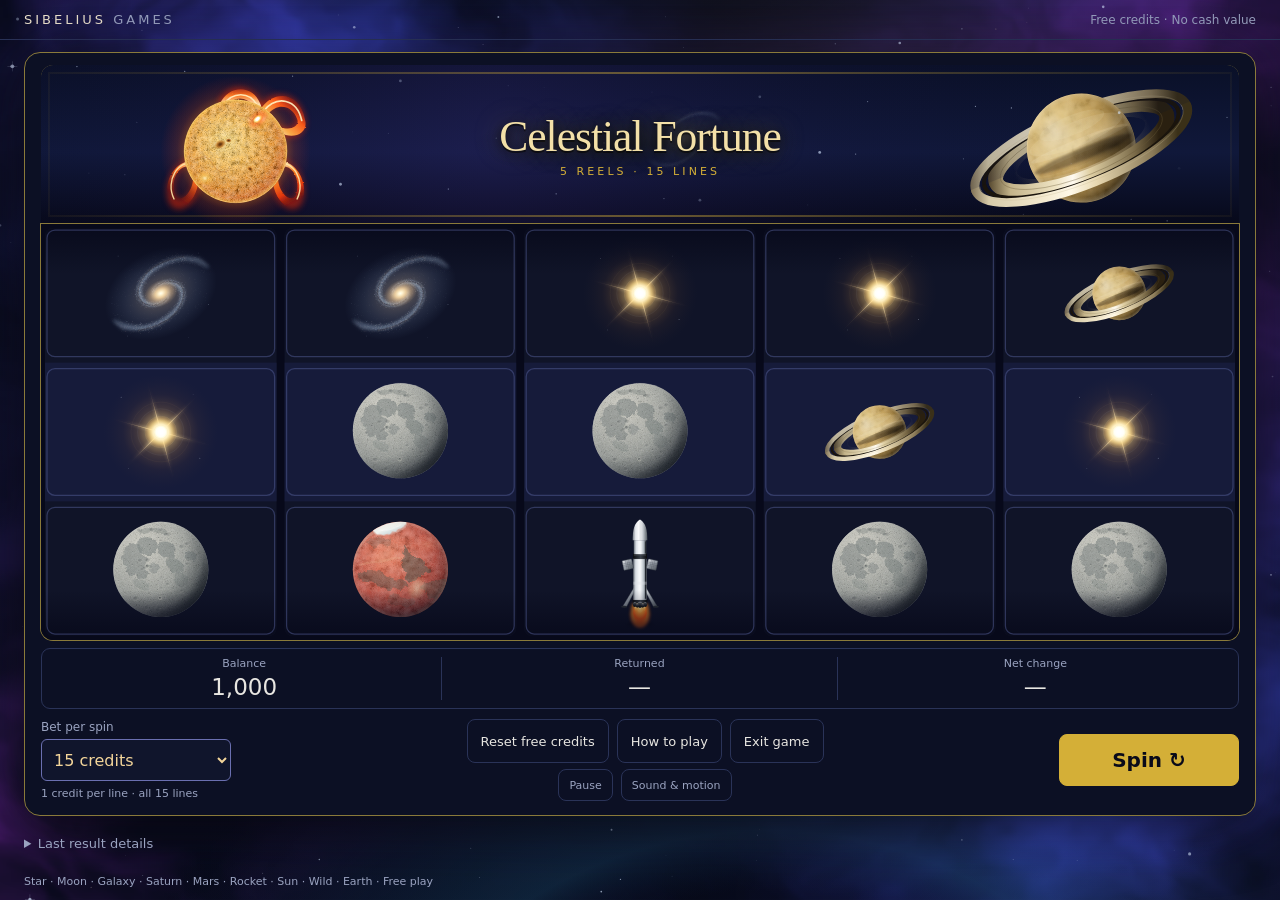
==== commit d24d4cad: "Celestial Fortune: fix Saturn rings in front of the planet" ====
--- a/celestial-fortune/index.html
+++ b/celestial-fortune/index.html
@@ -1,5 +1,5 @@
 <!doctype html>
-<html lang="en"><head><meta charset="UTF-8"><meta name="viewport" content="width=device-width,initial-scale=1"><title>Celestial Fortune — Sibelius Games</title>  <script type="module" crossorigin src="./assets/main-8nH2OnOe.js"></script>
+<html lang="en"><head><meta charset="UTF-8"><meta name="viewport" content="width=device-width,initial-scale=1"><title>Celestial Fortune — Sibelius Games</title>  <script type="module" crossorigin src="./assets/main-CuT9HvuD.js"></script>
   <link rel="stylesheet" crossorigin href="./assets/main-CrmxgBxJ.css">
 </head>
 <body><div id="app"></div><noscript>This game needs JavaScript. Credits are free and have no cash value.</noscript></body></html>
